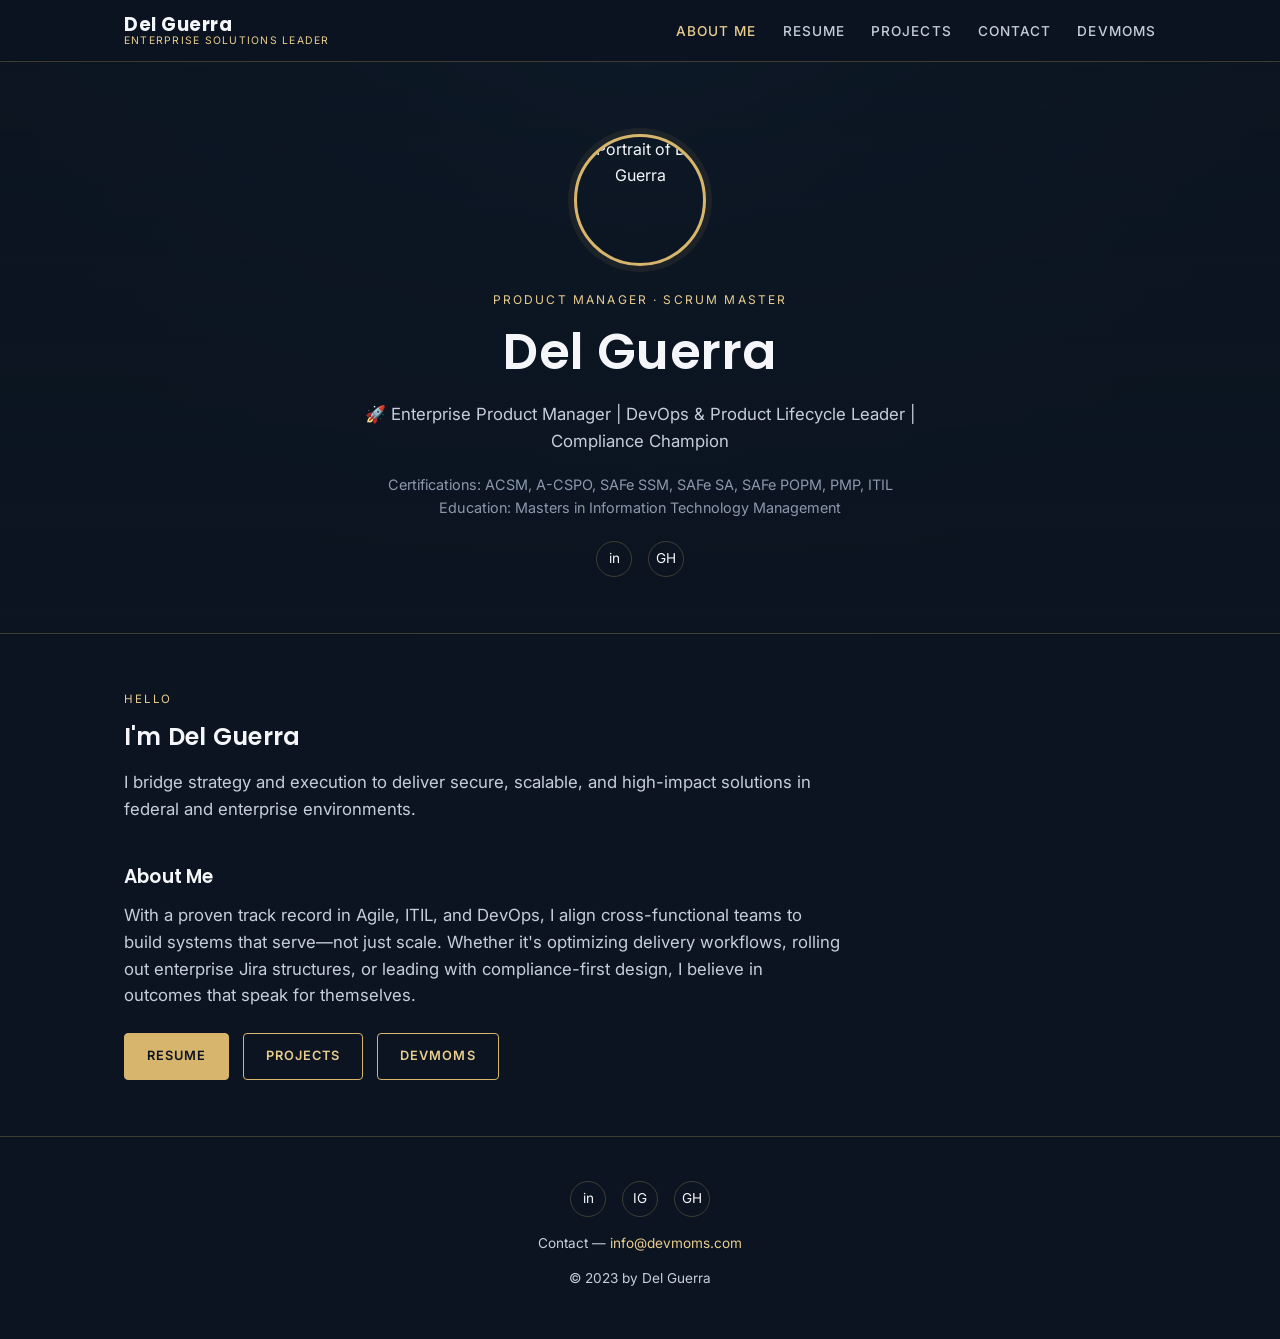
==== index.html @ 17f7a3ed "Initial commit: portfolio site Co-Authored-By: Claude Opus 5 <noreply@anthropic.com> Claude-Session:" ====
<!DOCTYPE html>
<html lang="en">
<head>
<meta charset="UTF-8">
<meta name="viewport" content="width=device-width, initial-scale=1">
<title>Del Guerra | Enterprise Product Delivery Manager</title>
<meta name="description" content="Del Guerra is an Enterprise Product Delivery Manager specializing in Agile coaching, DevOps, and compliance-driven delivery.">
<link rel="preconnect" href="https://fonts.googleapis.com">
<link href="https://fonts.googleapis.com/css2?family=Poppins:wght@500;600;700&family=Inter:wght@400;500;600&display=swap" rel="stylesheet">
<link rel="stylesheet" href="styles.css">
</head>
<body>

<header class="site-header">
  <nav class="nav-inner" aria-label="Primary">
    <div class="brand">
      <span class="brand-name">Del Guerra</span>
      <span class="brand-tag">Enterprise Solutions Leader</span>
    </div>
    <button class="nav-toggle" aria-label="Toggle menu" aria-expanded="false">☰</button>
    <ul class="nav-links">
      <li><a href="index.html" aria-current="page">About Me</a></li>
      <li><a href="resume.html">Resume</a></li>
      <li><a href="projects.html">Projects</a></li>
      <li><a href="contact.html">Contact</a></li>
      <li><a href="https://devmoms.com/" target="_blank" rel="noopener">DevMoms</a></li>
    </ul>
  </nav>
</header>

<main>
  <section class="hero">
    <div class="wrap">
      <img class="hero-photo" src="https://static.wixstatic.com/media/d23edb_02791de13acf4496b1e151e9d851954a~mv2.jpeg" alt="Portrait of Del Guerra">
      <span class="hero-eyebrow">Product Manager · Scrum Master</span>
      <h1>Del Guerra</h1>
      <p class="hero-role">🚀 Enterprise Product Manager | DevOps &amp; Product Lifecycle Leader | Compliance Champion</p>
      <p class="hero-meta">Certifications: ACSM, A-CSPO, SAFe SSM, SAFe SA, SAFe POPM, PMP, ITIL<br>Education: Masters in Information Technology Management</p>
      <div class="social-row">
        <a href="https://www.linkedin.com/in/del-yari-g/" target="_blank" rel="noopener" aria-label="LinkedIn">in</a>
        <a href="https://github.com/deliscool" target="_blank" rel="noopener" aria-label="GitHub">GH</a>
      </div>
    </div>
  </section>

  <section>
    <div class="wrap">
      <span class="eyebrow">Hello</span>
      <h2>I'm Del Guerra</h2>
      <p class="lede">I bridge strategy and execution to deliver secure, scalable, and high-impact solutions in federal and enterprise environments.</p>

      <h3 style="margin-top:40px;">About Me</h3>
      <p class="lede">With a proven track record in Agile, ITIL, and DevOps, I align cross-functional teams to build systems that serve—not just scale. Whether it's optimizing delivery workflows, rolling out enterprise Jira structures, or leading with compliance-first design, I believe in outcomes that speak for themselves.</p>

      <div class="cta-row">
        <a class="btn btn-solid" href="resume.html">Resume</a>
        <a class="btn btn-outline" href="projects.html">Projects</a>
        <a class="btn btn-outline" href="https://devmoms.com/" target="_blank" rel="noopener">DevMoms</a>
      </div>
    </div>
  </section>
</main>

<footer class="site-footer">
  <div class="wrap">
    <div class="social-row">
      <a href="https://www.linkedin.com/in/del-yari-g/" target="_blank" rel="noopener" aria-label="LinkedIn">in</a>
      <a href="https://www.instagram.com/devmoms_devshop/" target="_blank" rel="noopener" aria-label="Instagram">IG</a>
      <a href="https://github.com/deliscool" target="_blank" rel="noopener" aria-label="GitHub">GH</a>
    </div>
    <p class="footer-email">Contact — <a href="mailto:info@devmoms.com">info@devmoms.com</a></p>
    <p>&copy; 2023 by Del Guerra</p>
  </div>
</footer>

<script src="script.js"></script>
</body>
</html>
---- styles.css ----
/* ---------- Tokens ---------- */
:root {
  --navy-950: #0b1420;
  --navy-900: #101c2c;
  --navy-800: #16263a;
  --navy-700: #1e3350;
  --gold-400: #d7b56d;
  --gold-300: #e8cd8f;
  --ink-100: #f4f6f9;
  --ink-300: #c7cedb;
  --ink-500: #8c98ac;
  --line: rgba(215, 181, 109, 0.25);
  --radius: 4px;
  --max-w: 1080px;
  --font-display: 'Poppins', 'Segoe UI', sans-serif;
  --font-body: 'Inter', 'Segoe UI', sans-serif;
}

* { box-sizing: border-box; }

html { scroll-behavior: smooth; }

body {
  margin: 0;
  background: var(--navy-950);
  color: var(--ink-100);
  font-family: var(--font-body);
  line-height: 1.6;
  -webkit-font-smoothing: antialiased;
}

img { max-width: 100%; display: block; }

a { color: var(--gold-300); text-decoration: none; }
a:hover { text-decoration: underline; }
a:focus-visible, button:focus-visible { outline: 2px solid var(--gold-300); outline-offset: 3px; }

.wrap {
  max-width: var(--max-w);
  margin: 0 auto;
  padding: 0 24px;
}

h1, h2, h3, h4, h5, h6 {
  font-family: var(--font-display);
  font-weight: 600;
  letter-spacing: 0.01em;
  margin: 0 0 0.5em;
  color: var(--ink-100);
}

p { margin: 0 0 1em; color: var(--ink-300); }

/* ---------- Header / Nav ---------- */
.site-header {
  position: sticky;
  top: 0;
  z-index: 50;
  background: rgba(11, 20, 32, 0.92);
  backdrop-filter: blur(8px);
  border-bottom: 1px solid var(--line);
}

.nav-inner {
  max-width: var(--max-w);
  margin: 0 auto;
  padding: 14px 24px;
  display: flex;
  align-items: center;
  justify-content: space-between;
  gap: 16px;
}

.brand {
  display: flex;
  flex-direction: column;
  line-height: 1.15;
}

.brand-name {
  font-family: var(--font-display);
  font-size: 1.15rem;
  font-weight: 700;
  color: var(--ink-100);
  letter-spacing: 0.03em;
}

.brand-tag {
  font-size: 0.65rem;
  color: var(--gold-300);
  text-transform: uppercase;
  letter-spacing: 0.12em;
}

.nav-links {
  display: flex;
  align-items: center;
  gap: 26px;
  list-style: none;
  margin: 0;
  padding: 0;
}

.nav-links a {
  color: var(--ink-300);
  font-size: 0.85rem;
  text-transform: uppercase;
  letter-spacing: 0.08em;
  font-weight: 500;
}

.nav-links a:hover,
.nav-links a[aria-current="page"] {
  color: var(--gold-300);
  text-decoration: none;
}

.nav-toggle {
  display: none;
  background: none;
  border: 1px solid var(--line);
  border-radius: var(--radius);
  color: var(--ink-100);
  padding: 8px 10px;
  font-size: 1rem;
  cursor: pointer;
}

@media (max-width: 760px) {
  .nav-toggle { display: inline-flex; }
  .nav-links {
    position: absolute;
    top: 100%;
    left: 0;
    right: 0;
    background: var(--navy-900);
    flex-direction: column;
    align-items: flex-start;
    gap: 0;
    padding: 8px 24px 16px;
    border-bottom: 1px solid var(--line);
    display: none;
  }
  .nav-links.open { display: flex; }
  .nav-links li { width: 100%; padding: 10px 0; border-bottom: 1px solid rgba(255,255,255,0.05); }
}

/* ---------- Hero ---------- */
.hero {
  position: relative;
  padding: 72px 0 56px;
  text-align: center;
  background:
    linear-gradient(180deg, rgba(11,20,32,0.75), rgba(11,20,32,0.96)),
    radial-gradient(ellipse at top, var(--navy-800), var(--navy-950) 70%);
  border-bottom: 1px solid var(--line);
}

.hero-photo {
  width: 132px;
  height: 132px;
  border-radius: 50%;
  object-fit: cover;
  border: 3px solid var(--gold-400);
  margin: 0 auto 20px;
  box-shadow: 0 0 0 6px rgba(215,181,109,0.08);
}

.hero-eyebrow {
  font-size: 0.75rem;
  letter-spacing: 0.18em;
  text-transform: uppercase;
  color: var(--gold-300);
  margin-bottom: 10px;
}

.hero h1 {
  font-size: clamp(2.1rem, 5vw, 3.1rem);
  margin-bottom: 10px;
}

.hero-role {
  color: var(--ink-300);
  font-size: 1.05rem;
  max-width: 640px;
  margin: 0 auto 18px;
}

.hero-meta {
  color: var(--ink-500);
  font-size: 0.9rem;
  max-width: 620px;
  margin: 0 auto 22px;
}

.social-row {
  display: flex;
  justify-content: center;
  gap: 16px;
  margin-top: 8px;
}

.social-row a {
  display: inline-flex;
  align-items: center;
  justify-content: center;
  width: 36px;
  height: 36px;
  border-radius: 50%;
  border: 1px solid var(--line);
  color: var(--ink-100);
  font-size: 0.85rem;
}
.social-row a:hover { border-color: var(--gold-300); color: var(--gold-300); text-decoration: none; }

/* ---------- Sections ---------- */
section { padding: 56px 0; }
.section-alt { background: var(--navy-900); border-top: 1px solid var(--line); border-bottom: 1px solid var(--line); }

.eyebrow {
  font-size: 0.72rem;
  letter-spacing: 0.16em;
  text-transform: uppercase;
  color: var(--gold-300);
  margin-bottom: 10px;
  display: block;
}

.lede {
  font-size: 1.05rem;
  max-width: 720px;
}

.cta-row { display: flex; gap: 14px; flex-wrap: wrap; margin-top: 24px; }

.btn {
  display: inline-block;
  padding: 12px 22px;
  border-radius: var(--radius);
  font-size: 0.8rem;
  letter-spacing: 0.08em;
  text-transform: uppercase;
  font-weight: 600;
  border: 1px solid var(--gold-400);
}

.btn-solid {
  background: var(--gold-400);
  color: var(--navy-950);
}
.btn-solid:hover { background: var(--gold-300); text-decoration: none; }

.btn-outline { color: var(--gold-300); }
.btn-outline:hover { background: rgba(215,181,109,0.08); text-decoration: none; }

/* Approach cards */
.card-grid {
  display: grid;
  grid-template-columns: repeat(auto-fit, minmax(220px, 1fr));
  gap: 20px;
  margin-top: 28px;
}

.approach-card {
  background: var(--navy-800);
  border: 1px solid var(--line);
  border-radius: var(--radius);
  padding: 22px;
}

.approach-card img {
  width: 48px;
  height: 48px;
  border-radius: 50%;
  object-fit: cover;
  margin-bottom: 14px;
}

.approach-card p { color: var(--ink-300); margin: 0; font-size: 0.92rem; }

/* Resume blocks */
.resume-grid {
  display: grid;
  grid-template-columns: repeat(auto-fit, minmax(260px, 1fr));
  gap: 24px;
  margin-top: 8px;
}

.resume-block {
  background: var(--navy-800);
  border: 1px solid var(--line);
  border-radius: var(--radius);
  padding: 24px;
}

.resume-block h3 {
  font-size: 0.95rem;
  text-transform: uppercase;
  letter-spacing: 0.08em;
  color: var(--gold-300);
  margin-bottom: 14px;
}

.resume-block ul { margin: 0; padding-left: 18px; color: var(--ink-300); }
.resume-block ul li { margin-bottom: 8px; font-size: 0.92rem; }

/* Experience timeline */
.job {
  border-left: 2px solid var(--line);
  padding: 4px 0 28px 22px;
  position: relative;
}
.job::before {
  content: "";
  position: absolute;
  left: -6px;
  top: 8px;
  width: 10px;
  height: 10px;
  border-radius: 50%;
  background: var(--gold-400);
}
.job:last-child { padding-bottom: 4px; }

.job-title { font-size: 1.05rem; margin-bottom: 2px; color: var(--ink-100); font-weight: 600; }
.job-meta { font-size: 0.85rem; color: var(--gold-300); margin-bottom: 10px; }
.job ul { margin: 0; padding-left: 18px; color: var(--ink-300); }
.job ul li { margin-bottom: 6px; font-size: 0.93rem; }

/* Awards */
.awards-list { list-style: none; padding: 0; margin: 0; }
.awards-list li {
  padding: 14px 0;
  border-bottom: 1px solid var(--line);
  color: var(--ink-300);
  font-size: 0.94rem;
}
.awards-list li:last-child { border-bottom: none; }

/* Projects */
.project-card {
  background: var(--navy-800);
  border: 1px solid var(--line);
  border-radius: var(--radius);
  padding: 26px;
  margin-bottom: 22px;
  display: grid;
  grid-template-columns: 140px 1fr;
  gap: 22px;
  align-items: start;
}

.project-card img {
  width: 100%;
  aspect-ratio: 4 / 5;
  object-fit: cover;
  border-radius: var(--radius);
  border: 1px solid var(--line);
}

.project-role {
  font-size: 0.78rem;
  text-transform: uppercase;
  letter-spacing: 0.08em;
  color: var(--gold-300);
  margin-bottom: 6px;
}

.project-links { display: flex; gap: 16px; flex-wrap: wrap; margin-top: 10px; }
.project-links a { font-size: 0.85rem; font-weight: 600; }

@media (max-width: 560px) {
  .project-card { grid-template-columns: 88px 1fr; padding: 18px; gap: 16px; }
}

.site-links-list {
  list-style: none;
  padding: 0;
  margin: 0;
  columns: 2;
  column-gap: 32px;
}
.site-links-list li { margin-bottom: 10px; break-inside: avoid; }

@media (max-width: 560px) { .site-links-list { columns: 1; } }

/* Contact form */
.contact-form {
  max-width: 560px;
  margin-top: 24px;
  display: grid;
  gap: 16px;
}

.form-row { display: grid; grid-template-columns: 1fr 1fr; gap: 16px; }
@media (max-width: 560px) { .form-row { grid-template-columns: 1fr; } }

.contact-form label {
  display: block;
  font-size: 0.78rem;
  text-transform: uppercase;
  letter-spacing: 0.08em;
  color: var(--ink-500);
  margin-bottom: 6px;
}

.contact-form input,
.contact-form textarea {
  width: 100%;
  background: var(--navy-800);
  border: 1px solid var(--line);
  border-radius: var(--radius);
  padding: 12px 14px;
  color: var(--ink-100);
  font-family: var(--font-body);
  font-size: 0.95rem;
}

.contact-form input:focus,
.contact-form textarea:focus {
  outline: 2px solid var(--gold-300);
  outline-offset: 1px;
}

.contact-form textarea { min-height: 140px; resize: vertical; }

.direct-contact {
  margin-top: 32px;
  padding-top: 24px;
  border-top: 1px solid var(--line);
  color: var(--ink-300);
}

/* ---------- Footer ---------- */
.site-footer {
  border-top: 1px solid var(--line);
  padding: 36px 0;
  text-align: center;
  color: var(--ink-500);
  font-size: 0.85rem;
}

.site-footer .social-row { margin-bottom: 16px; }

.footer-email a { color: var(--gold-300); }

/* utility */
.visually-hidden {
  position: absolute;
  width: 1px; height: 1px;
  overflow: hidden;
  clip: rect(0 0 0 0);
  white-space: nowrap;
}
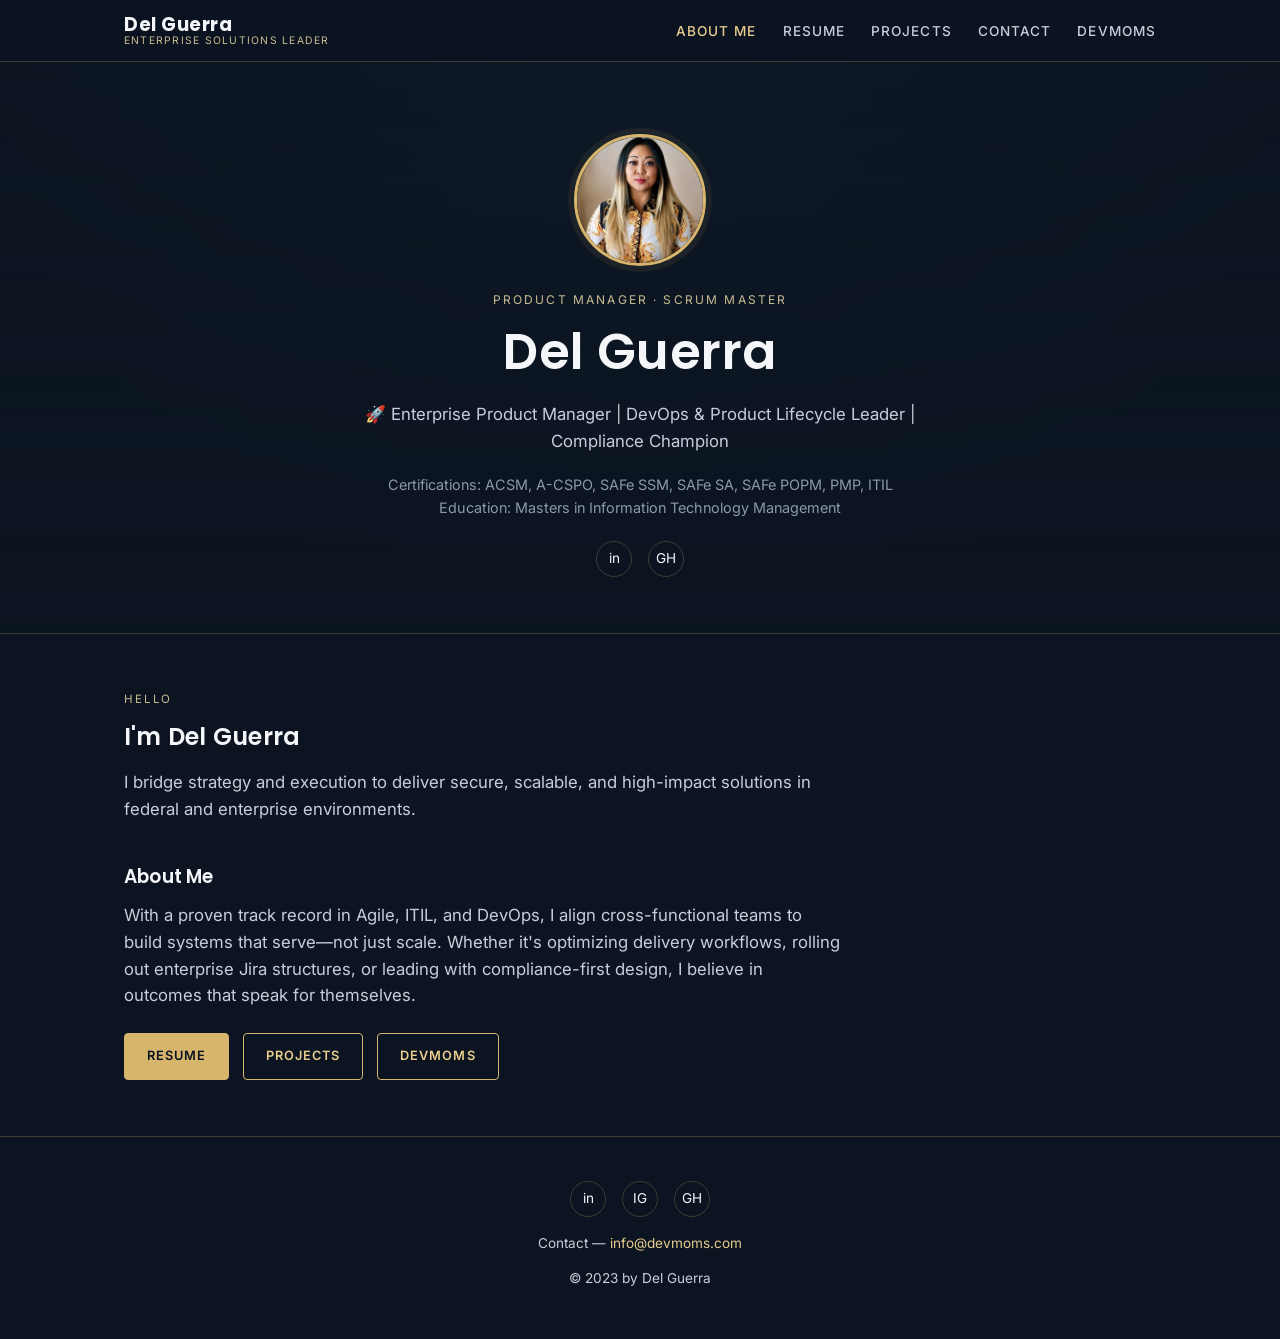
==== commit 9312f847: "Self-host images; drop static.wixstatic.com dependency All 13 images were hotlinked from Wix's CDN a" ====
--- a/index.html
+++ b/index.html
@@ -31,7 +31,7 @@
 <main>
   <section class="hero">
     <div class="wrap">
-      <img class="hero-photo" src="https://static.wixstatic.com/media/d23edb_02791de13acf4496b1e151e9d851954a~mv2.jpeg" alt="Portrait of Del Guerra">
+      <img class="hero-photo" src="assets/del-guerra-portrait-home.jpg" alt="Portrait of Del Guerra">
       <span class="hero-eyebrow">Product Manager · Scrum Master</span>
       <h1>Del Guerra</h1>
       <p class="hero-role">🚀 Enterprise Product Manager | DevOps &amp; Product Lifecycle Leader | Compliance Champion</p>
--- a/styles.css
+++ b/styles.css
@@ -6,6 +6,7 @@
   --navy-700: #1e3350;
   --gold-400: #d7b56d;
   --gold-300: #e8cd8f;
+  --sand-300: #c8bc92; /* carried over from delyariguerra.tech; secondary accent for metadata labels */
   --ink-100: #f4f6f9;
   --ink-300: #c7cedb;
   --ink-500: #8c98ac;
@@ -87,7 +88,7 @@
 
 .brand-tag {
   font-size: 0.65rem;
-  color: var(--gold-300);
+  color: var(--sand-300);
   text-transform: uppercase;
   letter-spacing: 0.12em;
 }
@@ -170,7 +171,7 @@
   font-size: 0.75rem;
   letter-spacing: 0.18em;
   text-transform: uppercase;
-  color: var(--gold-300);
+  color: var(--sand-300);
   margin-bottom: 10px;
 }
 
@@ -221,7 +222,7 @@
   font-size: 0.72rem;
   letter-spacing: 0.16em;
   text-transform: uppercase;
-  color: var(--gold-300);
+  color: var(--sand-300);
   margin-bottom: 10px;
   display: block;
 }
@@ -323,7 +324,7 @@
 .job:last-child { padding-bottom: 4px; }
 
 .job-title { font-size: 1.05rem; margin-bottom: 2px; color: var(--ink-100); font-weight: 600; }
-.job-meta { font-size: 0.85rem; color: var(--gold-300); margin-bottom: 10px; }
+.job-meta { font-size: 0.85rem; color: var(--sand-300); margin-bottom: 10px; }
 .job ul { margin: 0; padding-left: 18px; color: var(--ink-300); }
 .job ul li { margin-bottom: 6px; font-size: 0.93rem; }
 
@@ -362,7 +363,7 @@
   font-size: 0.78rem;
   text-transform: uppercase;
   letter-spacing: 0.08em;
-  color: var(--gold-300);
+  color: var(--sand-300);
   margin-bottom: 6px;
 }
 
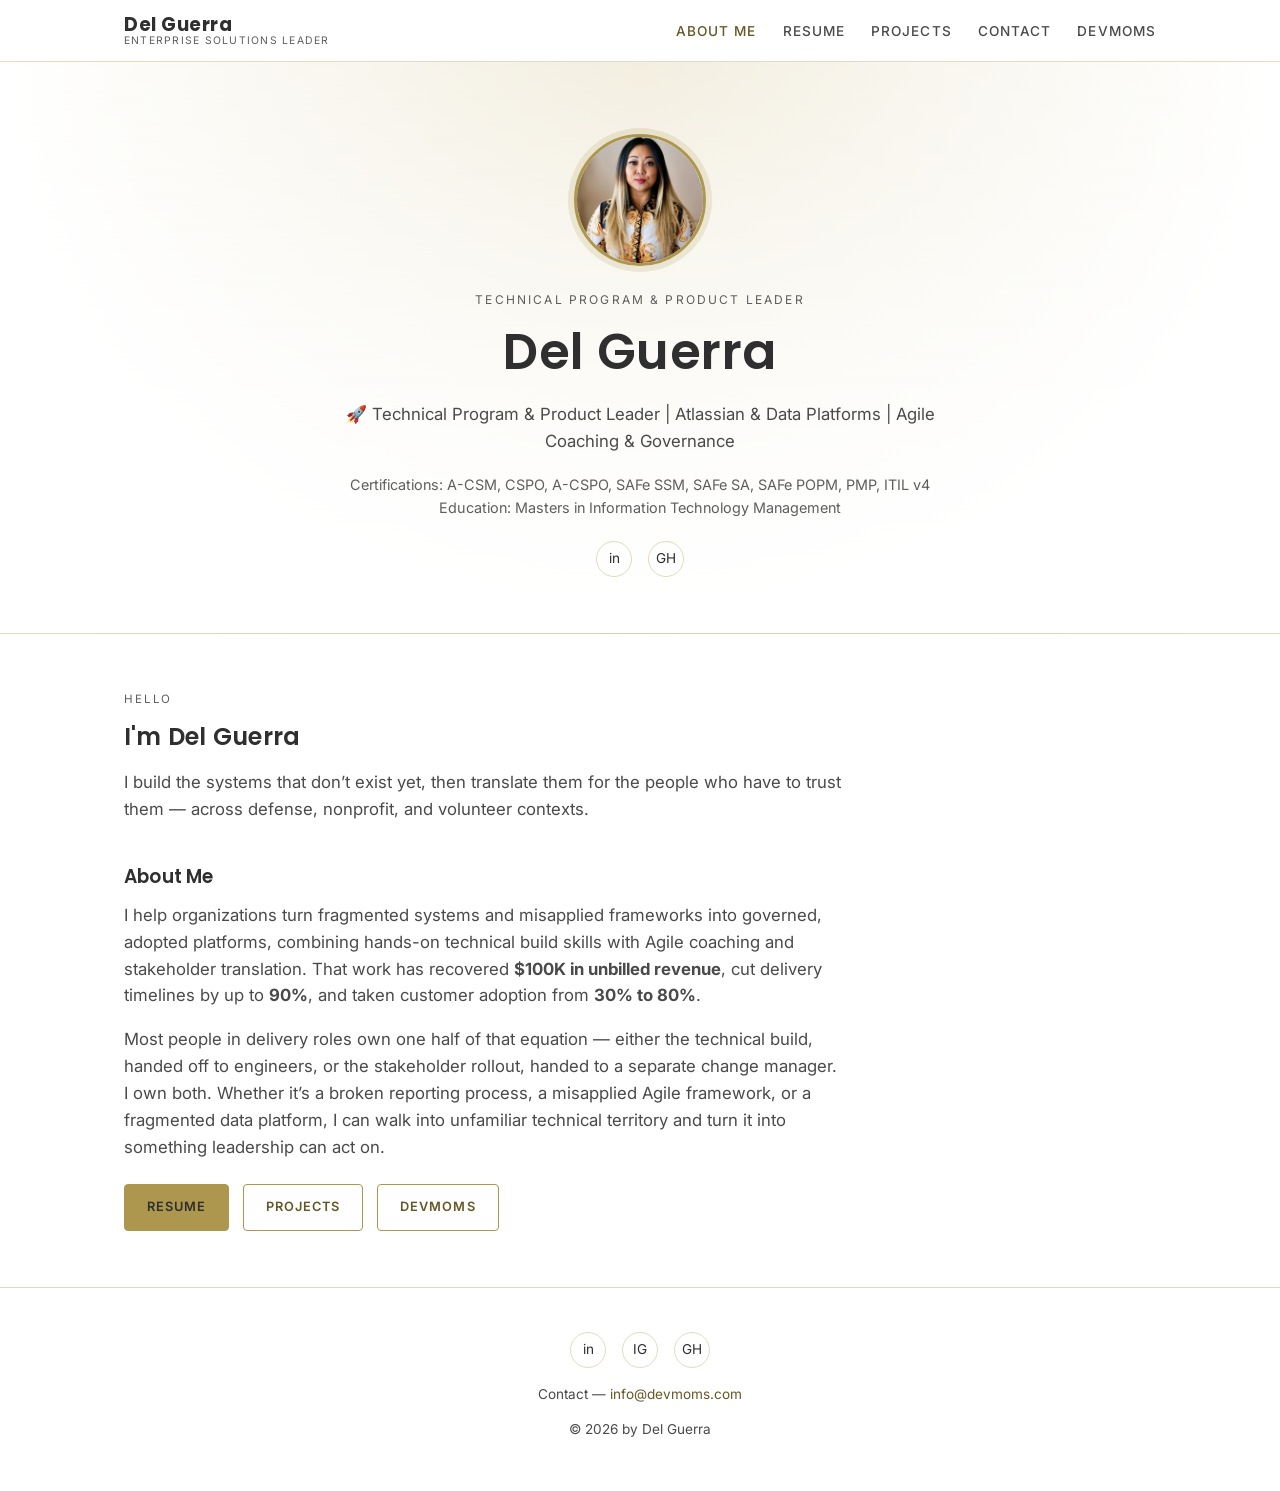
==== commit b4496463: "Update content from the Project Portfolio Tracker Adds the eight projects tracked in the spreadsheet" ====
--- a/index.html
+++ b/index.html
@@ -32,10 +32,10 @@
   <section class="hero">
     <div class="wrap">
       <img class="hero-photo" src="assets/del-guerra-portrait-home.jpg" alt="Portrait of Del Guerra">
-      <span class="hero-eyebrow">Product Manager · Scrum Master</span>
+      <span class="hero-eyebrow">Technical Program &amp; Product Leader</span>
       <h1>Del Guerra</h1>
-      <p class="hero-role">🚀 Enterprise Product Manager | DevOps &amp; Product Lifecycle Leader | Compliance Champion</p>
-      <p class="hero-meta">Certifications: ACSM, A-CSPO, SAFe SSM, SAFe SA, SAFe POPM, PMP, ITIL<br>Education: Masters in Information Technology Management</p>
+      <p class="hero-role">🚀 Technical Program &amp; Product Leader | Atlassian &amp; Data Platforms | Agile Coaching &amp; Governance</p>
+      <p class="hero-meta">Certifications: A-CSM, CSPO, A-CSPO, SAFe SSM, SAFe SA, SAFe POPM, PMP, ITIL v4<br>Education: Masters in Information Technology Management</p>
       <div class="social-row">
         <a href="https://www.linkedin.com/in/del-yari-g/" target="_blank" rel="noopener" aria-label="LinkedIn">in</a>
         <a href="https://github.com/deliscool" target="_blank" rel="noopener" aria-label="GitHub">GH</a>
@@ -47,10 +47,11 @@
     <div class="wrap">
       <span class="eyebrow">Hello</span>
       <h2>I'm Del Guerra</h2>
-      <p class="lede">I bridge strategy and execution to deliver secure, scalable, and high-impact solutions in federal and enterprise environments.</p>
+      <p class="lede">I build the systems that don’t exist yet, then translate them for the people who have to trust them — across defense, nonprofit, and volunteer contexts.</p>
 
       <h3 style="margin-top:40px;">About Me</h3>
-      <p class="lede">With a proven track record in Agile, ITIL, and DevOps, I align cross-functional teams to build systems that serve—not just scale. Whether it's optimizing delivery workflows, rolling out enterprise Jira structures, or leading with compliance-first design, I believe in outcomes that speak for themselves.</p>
+      <p class="lede">I help organizations turn fragmented systems and misapplied frameworks into governed, adopted platforms, combining hands-on technical build skills with Agile coaching and stakeholder translation. That work has recovered <strong>$100K in unbilled revenue</strong>, cut delivery timelines by up to <strong>90%</strong>, and taken customer adoption from <strong>30% to 80%</strong>.</p>
+      <p class="lede">Most people in delivery roles own one half of that equation — either the technical build, handed off to engineers, or the stakeholder rollout, handed to a separate change manager. I own both. Whether it’s a broken reporting process, a misapplied Agile framework, or a fragmented data platform, I can walk into unfamiliar technical territory and turn it into something leadership can act on.</p>
 
       <div class="cta-row">
         <a class="btn btn-solid" href="resume.html">Resume</a>
@@ -69,7 +70,7 @@
       <a href="https://github.com/deliscool" target="_blank" rel="noopener" aria-label="GitHub">GH</a>
     </div>
     <p class="footer-email">Contact — <a href="mailto:info@devmoms.com">info@devmoms.com</a></p>
-    <p>&copy; 2023 by Del Guerra</p>
+    <p>&copy; 2026 by Del Guerra</p>
   </div>
 </footer>
 
--- a/styles.css
+++ b/styles.css
@@ -1,16 +1,19 @@
 /* ---------- Tokens ---------- */
+/* Light palette carried over from delyariguerra.tech: cream, khaki, charcoal.
+   Two golds by role: --khaki fills surfaces, --khaki-deep is the only gold
+   used for text. The original site's #ad974f failed contrast as text
+   (2.87:1 on white), so text gold is darkened to clear WCAG AA. */
 :root {
-  --navy-950: #0b1420;
-  --navy-900: #101c2c;
-  --navy-800: #16263a;
-  --navy-700: #1e3350;
-  --gold-400: #d7b56d;
-  --gold-300: #e8cd8f;
-  --sand-300: #c8bc92; /* carried over from delyariguerra.tech; secondary accent for metadata labels */
-  --ink-100: #f4f6f9;
-  --ink-300: #c7cedb;
-  --ink-500: #8c98ac;
-  --line: rgba(215, 181, 109, 0.25);
+  --bg: #ffffff;
+  --bg-alt: #f2ebd9;
+  --surface: #e4daba;
+  --khaki: #ad974f;
+  --khaki-light: #c8b678;
+  --khaki-deep: #665726;
+  --ink: #2f2f2f;
+  --ink-body: #4a4a4a;
+  --ink-muted: #5e5e5e;
+  --line: rgba(173, 151, 79, 0.35);
   --radius: 4px;
   --max-w: 1080px;
   --font-display: 'Poppins', 'Segoe UI', sans-serif;
@@ -23,8 +26,8 @@
 
 body {
   margin: 0;
-  background: var(--navy-950);
-  color: var(--ink-100);
+  background: var(--bg);
+  color: var(--ink);
   font-family: var(--font-body);
   line-height: 1.6;
   -webkit-font-smoothing: antialiased;
@@ -32,9 +35,9 @@
 
 img { max-width: 100%; display: block; }
 
-a { color: var(--gold-300); text-decoration: none; }
+a { color: var(--khaki-deep); text-decoration: none; }
 a:hover { text-decoration: underline; }
-a:focus-visible, button:focus-visible { outline: 2px solid var(--gold-300); outline-offset: 3px; }
+a:focus-visible, button:focus-visible { outline: 2px solid var(--khaki-deep); outline-offset: 3px; }
 
 .wrap {
   max-width: var(--max-w);
@@ -47,17 +50,17 @@
   font-weight: 600;
   letter-spacing: 0.01em;
   margin: 0 0 0.5em;
-  color: var(--ink-100);
-}
-
-p { margin: 0 0 1em; color: var(--ink-300); }
+  color: var(--ink);
+}
+
+p { margin: 0 0 1em; color: var(--ink-body); }
 
 /* ---------- Header / Nav ---------- */
 .site-header {
   position: sticky;
   top: 0;
   z-index: 50;
-  background: rgba(11, 20, 32, 0.92);
+  background: rgba(255, 255, 255, 0.92);
   backdrop-filter: blur(8px);
   border-bottom: 1px solid var(--line);
 }
@@ -82,13 +85,13 @@
   font-family: var(--font-display);
   font-size: 1.15rem;
   font-weight: 700;
-  color: var(--ink-100);
+  color: var(--ink);
   letter-spacing: 0.03em;
 }
 
 .brand-tag {
   font-size: 0.65rem;
-  color: var(--sand-300);
+  color: var(--ink-muted);
   text-transform: uppercase;
   letter-spacing: 0.12em;
 }
@@ -103,7 +106,7 @@
 }
 
 .nav-links a {
-  color: var(--ink-300);
+  color: var(--ink-body);
   font-size: 0.85rem;
   text-transform: uppercase;
   letter-spacing: 0.08em;
@@ -112,7 +115,7 @@
 
 .nav-links a:hover,
 .nav-links a[aria-current="page"] {
-  color: var(--gold-300);
+  color: var(--khaki-deep);
   text-decoration: none;
 }
 
@@ -121,7 +124,7 @@
   background: none;
   border: 1px solid var(--line);
   border-radius: var(--radius);
-  color: var(--ink-100);
+  color: var(--ink);
   padding: 8px 10px;
   font-size: 1rem;
   cursor: pointer;
@@ -134,7 +137,7 @@
     top: 100%;
     left: 0;
     right: 0;
-    background: var(--navy-900);
+    background: var(--bg-alt);
     flex-direction: column;
     align-items: flex-start;
     gap: 0;
@@ -143,7 +146,7 @@
     display: none;
   }
   .nav-links.open { display: flex; }
-  .nav-links li { width: 100%; padding: 10px 0; border-bottom: 1px solid rgba(255,255,255,0.05); }
+  .nav-links li { width: 100%; padding: 10px 0; border-bottom: 1px solid rgba(47,47,47,0.08); }
 }
 
 /* ---------- Hero ---------- */
@@ -152,8 +155,8 @@
   padding: 72px 0 56px;
   text-align: center;
   background:
-    linear-gradient(180deg, rgba(11,20,32,0.75), rgba(11,20,32,0.96)),
-    radial-gradient(ellipse at top, var(--navy-800), var(--navy-950) 70%);
+    linear-gradient(180deg, rgba(255,255,255,0.55), rgba(255,255,255,0.9)),
+    radial-gradient(ellipse at top, var(--surface), var(--bg) 70%);
   border-bottom: 1px solid var(--line);
 }
 
@@ -162,16 +165,16 @@
   height: 132px;
   border-radius: 50%;
   object-fit: cover;
-  border: 3px solid var(--gold-400);
+  border: 3px solid var(--khaki);
   margin: 0 auto 20px;
-  box-shadow: 0 0 0 6px rgba(215,181,109,0.08);
+  box-shadow: 0 0 0 6px rgba(173,151,79,0.18);
 }
 
 .hero-eyebrow {
   font-size: 0.75rem;
   letter-spacing: 0.18em;
   text-transform: uppercase;
-  color: var(--sand-300);
+  color: var(--ink-muted);
   margin-bottom: 10px;
 }
 
@@ -181,14 +184,14 @@
 }
 
 .hero-role {
-  color: var(--ink-300);
+  color: var(--ink-body);
   font-size: 1.05rem;
   max-width: 640px;
   margin: 0 auto 18px;
 }
 
 .hero-meta {
-  color: var(--ink-500);
+  color: var(--ink-muted);
   font-size: 0.9rem;
   max-width: 620px;
   margin: 0 auto 22px;
@@ -209,20 +212,20 @@
   height: 36px;
   border-radius: 50%;
   border: 1px solid var(--line);
-  color: var(--ink-100);
+  color: var(--ink);
   font-size: 0.85rem;
 }
-.social-row a:hover { border-color: var(--gold-300); color: var(--gold-300); text-decoration: none; }
+.social-row a:hover { border-color: var(--khaki-deep); color: var(--khaki-deep); text-decoration: none; }
 
 /* ---------- Sections ---------- */
 section { padding: 56px 0; }
-.section-alt { background: var(--navy-900); border-top: 1px solid var(--line); border-bottom: 1px solid var(--line); }
+.section-alt { background: var(--bg-alt); border-top: 1px solid var(--line); border-bottom: 1px solid var(--line); }
 
 .eyebrow {
   font-size: 0.72rem;
   letter-spacing: 0.16em;
   text-transform: uppercase;
-  color: var(--sand-300);
+  color: var(--ink-muted);
   margin-bottom: 10px;
   display: block;
 }
@@ -242,17 +245,17 @@
   letter-spacing: 0.08em;
   text-transform: uppercase;
   font-weight: 600;
-  border: 1px solid var(--gold-400);
+  border: 1px solid var(--khaki);
 }
 
 .btn-solid {
-  background: var(--gold-400);
-  color: var(--navy-950);
-}
-.btn-solid:hover { background: var(--gold-300); text-decoration: none; }
-
-.btn-outline { color: var(--gold-300); }
-.btn-outline:hover { background: rgba(215,181,109,0.08); text-decoration: none; }
+  background: var(--khaki);
+  color: var(--ink);
+}
+.btn-solid:hover { background: var(--khaki-light); text-decoration: none; }
+
+.btn-outline { color: var(--khaki-deep); }
+.btn-outline:hover { background: rgba(173,151,79,0.14); text-decoration: none; }
 
 /* Approach cards */
 .card-grid {
@@ -263,7 +266,7 @@
 }
 
 .approach-card {
-  background: var(--navy-800);
+  background: var(--surface);
   border: 1px solid var(--line);
   border-radius: var(--radius);
   padding: 22px;
@@ -277,7 +280,7 @@
   margin-bottom: 14px;
 }
 
-.approach-card p { color: var(--ink-300); margin: 0; font-size: 0.92rem; }
+.approach-card p { color: var(--ink-body); margin: 0; font-size: 0.92rem; }
 
 /* Resume blocks */
 .resume-grid {
@@ -288,7 +291,7 @@
 }
 
 .resume-block {
-  background: var(--navy-800);
+  background: var(--surface);
   border: 1px solid var(--line);
   border-radius: var(--radius);
   padding: 24px;
@@ -298,11 +301,11 @@
   font-size: 0.95rem;
   text-transform: uppercase;
   letter-spacing: 0.08em;
-  color: var(--gold-300);
+  color: var(--khaki-deep);
   margin-bottom: 14px;
 }
 
-.resume-block ul { margin: 0; padding-left: 18px; color: var(--ink-300); }
+.resume-block ul { margin: 0; padding-left: 18px; color: var(--ink-body); }
 .resume-block ul li { margin-bottom: 8px; font-size: 0.92rem; }
 
 /* Experience timeline */
@@ -319,13 +322,13 @@
   width: 10px;
   height: 10px;
   border-radius: 50%;
-  background: var(--gold-400);
+  background: var(--khaki);
 }
 .job:last-child { padding-bottom: 4px; }
 
-.job-title { font-size: 1.05rem; margin-bottom: 2px; color: var(--ink-100); font-weight: 600; }
-.job-meta { font-size: 0.85rem; color: var(--sand-300); margin-bottom: 10px; }
-.job ul { margin: 0; padding-left: 18px; color: var(--ink-300); }
+.job-title { font-size: 1.05rem; margin-bottom: 2px; color: var(--ink); font-weight: 600; }
+.job-meta { font-size: 0.85rem; color: var(--ink-muted); margin-bottom: 10px; }
+.job ul { margin: 0; padding-left: 18px; color: var(--ink-body); }
 .job ul li { margin-bottom: 6px; font-size: 0.93rem; }
 
 /* Awards */
@@ -333,14 +336,14 @@
 .awards-list li {
   padding: 14px 0;
   border-bottom: 1px solid var(--line);
-  color: var(--ink-300);
+  color: var(--ink-body);
   font-size: 0.94rem;
 }
 .awards-list li:last-child { border-bottom: none; }
 
 /* Projects */
 .project-card {
-  background: var(--navy-800);
+  background: var(--surface);
   border: 1px solid var(--line);
   border-radius: var(--radius);
   padding: 26px;
@@ -363,7 +366,7 @@
   font-size: 0.78rem;
   text-transform: uppercase;
   letter-spacing: 0.08em;
-  color: var(--sand-300);
+  color: var(--ink-muted);
   margin-bottom: 6px;
 }
 
@@ -401,25 +404,25 @@
   font-size: 0.78rem;
   text-transform: uppercase;
   letter-spacing: 0.08em;
-  color: var(--ink-500);
+  color: var(--ink-muted);
   margin-bottom: 6px;
 }
 
 .contact-form input,
 .contact-form textarea {
   width: 100%;
-  background: var(--navy-800);
+  background: var(--surface);
   border: 1px solid var(--line);
   border-radius: var(--radius);
   padding: 12px 14px;
-  color: var(--ink-100);
+  color: var(--ink);
   font-family: var(--font-body);
   font-size: 0.95rem;
 }
 
 .contact-form input:focus,
 .contact-form textarea:focus {
-  outline: 2px solid var(--gold-300);
+  outline: 2px solid var(--khaki-deep);
   outline-offset: 1px;
 }
 
@@ -429,7 +432,7 @@
   margin-top: 32px;
   padding-top: 24px;
   border-top: 1px solid var(--line);
-  color: var(--ink-300);
+  color: var(--ink-body);
 }
 
 /* ---------- Footer ---------- */
@@ -437,13 +440,13 @@
   border-top: 1px solid var(--line);
   padding: 36px 0;
   text-align: center;
-  color: var(--ink-500);
+  color: var(--ink-muted);
   font-size: 0.85rem;
 }
 
 .site-footer .social-row { margin-bottom: 16px; }
 
-.footer-email a { color: var(--gold-300); }
+.footer-email a { color: var(--khaki-deep); }
 
 /* utility */
 .visually-hidden {
@@ -453,3 +456,9 @@
   clip: rect(0 0 0 0);
   white-space: nowrap;
 }
+
+/* Text-only project cards (no thumbnail) */
+.project-card--text { grid-template-columns: 1fr; }
+@media (max-width: 560px) {
+  .project-card--text { grid-template-columns: 1fr; }
+}
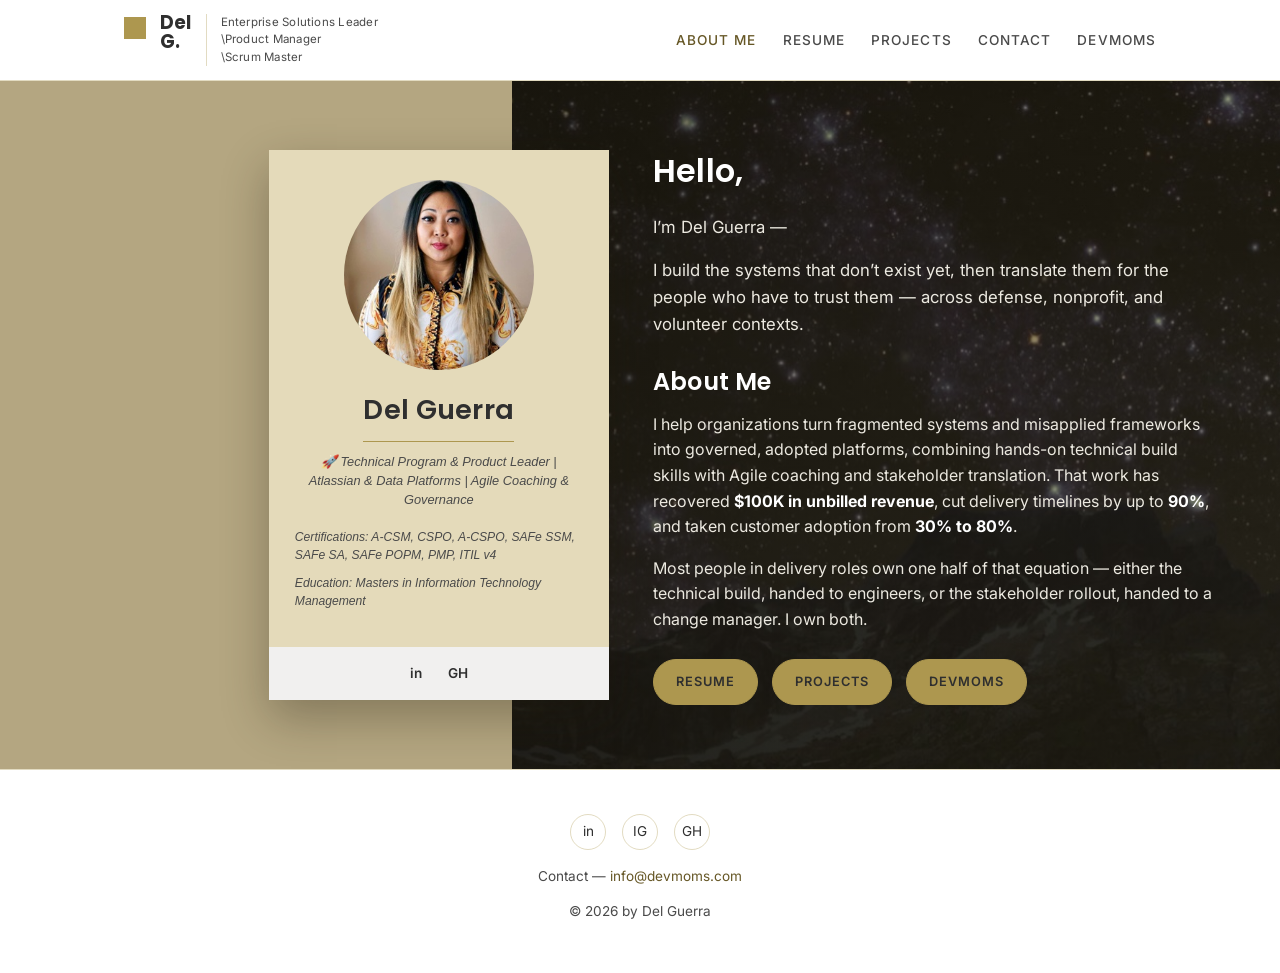
==== commit 2e4f26c5: "Rebuild the landing page as the split-screen layout Replaces the centred single-column hero with the" ====
--- a/index.html
+++ b/index.html
@@ -13,10 +13,11 @@
 
 <header class="site-header">
   <nav class="nav-inner" aria-label="Primary">
-    <div class="brand">
-      <span class="brand-name">Del Guerra</span>
-      <span class="brand-tag">Enterprise Solutions Leader</span>
-    </div>
+    <a class="brand" href="index.html" aria-label="Del Guerra, home">
+      <span class="brand-mark" aria-hidden="true"></span>
+      <span class="brand-stack"><span>Del</span><span>G.</span></span>
+      <span class="brand-tag">Enterprise Solutions Leader<br>\Product Manager<br>\Scrum Master</span>
+    </a>
     <button class="nav-toggle" aria-label="Toggle menu" aria-expanded="false">☰</button>
     <ul class="nav-links">
       <li><a href="index.html" aria-current="page">About Me</a></li>
@@ -29,37 +30,43 @@
 </header>
 
 <main>
-  <section class="hero">
-    <div class="wrap">
-      <img class="hero-photo" src="assets/del-guerra-portrait-home.jpg" alt="Portrait of Del Guerra">
-      <span class="hero-eyebrow">Technical Program &amp; Product Leader</span>
-      <h1>Del Guerra</h1>
-      <p class="hero-role">🚀 Technical Program &amp; Product Leader | Atlassian &amp; Data Platforms | Agile Coaching &amp; Governance</p>
-      <p class="hero-meta">Certifications: A-CSM, CSPO, A-CSPO, SAFe SSM, SAFe SA, SAFe POPM, PMP, ITIL v4<br>Education: Masters in Information Technology Management</p>
-      <div class="social-row">
-        <a href="https://www.linkedin.com/in/del-yari-g/" target="_blank" rel="noopener" aria-label="LinkedIn">in</a>
-        <a href="https://github.com/deliscool" target="_blank" rel="noopener" aria-label="GitHub">GH</a>
+  <section class="split-hero">
+    <div class="split-hero__panel" aria-hidden="true"></div>
+    <div class="split-hero__photo" aria-hidden="true"></div>
+
+    <div class="split-hero__inner">
+      <article class="id-card">
+        <div class="id-card__body">
+          <img src="assets/del-guerra-portrait-home.jpg" alt="Portrait of Del Guerra">
+          <h1>Del Guerra</h1>
+          <p class="id-card__role">&#128640; Technical Program &amp; Product Leader | Atlassian &amp; Data Platforms | Agile Coaching &amp; Governance</p>
+          <p class="id-card__meta">Certifications: A-CSM, CSPO, A-CSPO, SAFe SSM, SAFe SA, SAFe POPM, PMP, ITIL v4</p>
+          <p class="id-card__meta">Education: Masters in Information Technology Management</p>
+        </div>
+        <div class="id-card__social">
+          <a href="https://www.linkedin.com/in/del-yari-g/" target="_blank" rel="noopener" aria-label="LinkedIn">in</a>
+          <a href="https://github.com/deliscool" target="_blank" rel="noopener" aria-label="GitHub">GH</a>
+        </div>
+      </article>
+
+      <div class="split-hero__copy">
+        <h2 class="split-hero__hello">Hello,</h2>
+        <p class="split-hero__lede">I&#8217;m Del Guerra &mdash;</p>
+        <p class="split-hero__lede">I build the systems that don&#8217;t exist yet, then translate them for the people who have to trust them &mdash; across defense, nonprofit, and volunteer contexts.</p>
+
+        <h3>About Me</h3>
+        <p>I help organizations turn fragmented systems and misapplied frameworks into governed, adopted platforms, combining hands-on technical build skills with Agile coaching and stakeholder translation. That work has recovered <strong>$100K in unbilled revenue</strong>, cut delivery timelines by up to <strong>90%</strong>, and taken customer adoption from <strong>30% to 80%</strong>.</p>
+        <p>Most people in delivery roles own one half of that equation &mdash; either the technical build, handed to engineers, or the stakeholder rollout, handed to a change manager. I own both.</p>
+
+        <div class="cta-row">
+          <a class="btn btn-solid btn-pill" href="resume.html">Resume</a>
+          <a class="btn btn-solid btn-pill" href="projects.html">Projects</a>
+          <a class="btn btn-solid btn-pill" href="https://devmoms.com/" target="_blank" rel="noopener">DevMoms</a>
+        </div>
       </div>
     </div>
   </section>
 
-  <section>
-    <div class="wrap">
-      <span class="eyebrow">Hello</span>
-      <h2>I'm Del Guerra</h2>
-      <p class="lede">I build the systems that don’t exist yet, then translate them for the people who have to trust them — across defense, nonprofit, and volunteer contexts.</p>
-
-      <h3 style="margin-top:40px;">About Me</h3>
-      <p class="lede">I help organizations turn fragmented systems and misapplied frameworks into governed, adopted platforms, combining hands-on technical build skills with Agile coaching and stakeholder translation. That work has recovered <strong>$100K in unbilled revenue</strong>, cut delivery timelines by up to <strong>90%</strong>, and taken customer adoption from <strong>30% to 80%</strong>.</p>
-      <p class="lede">Most people in delivery roles own one half of that equation — either the technical build, handed off to engineers, or the stakeholder rollout, handed to a separate change manager. I own both. Whether it’s a broken reporting process, a misapplied Agile framework, or a fragmented data platform, I can walk into unfamiliar technical territory and turn it into something leadership can act on.</p>
-
-      <div class="cta-row">
-        <a class="btn btn-solid" href="resume.html">Resume</a>
-        <a class="btn btn-outline" href="projects.html">Projects</a>
-        <a class="btn btn-outline" href="https://devmoms.com/" target="_blank" rel="noopener">DevMoms</a>
-      </div>
-    </div>
-  </section>
 </main>
 
 <footer class="site-footer">
--- a/styles.css
+++ b/styles.css
@@ -457,8 +457,147 @@
   white-space: nowrap;
 }
 
-/* Text-only project cards (no thumbnail) */
-.project-card--text { grid-template-columns: 1fr; }
-@media (max-width: 560px) {
-  .project-card--text { grid-template-columns: 1fr; }
-}
+/* Strategy diagram in the projects hero */
+.strategy-figure {
+  max-width: 860px;
+  margin: 30px auto 4px;
+  padding: 14px;
+  background: var(--bg);
+  border: 1px solid var(--line);
+  border-radius: var(--radius);
+}
+.strategy-figure img { width: 100%; height: auto; border-radius: 2px; }
+.strategy-figure figcaption {
+  margin-top: 12px;
+  font-size: 0.75rem;
+  letter-spacing: 0.06em;
+  text-transform: uppercase;
+  color: var(--ink-muted);
+}
+
+/* ---------- Stacked logo mark ---------- */
+.brand { flex-direction: row; align-items: flex-start; gap: 14px; text-decoration: none; }
+.brand:hover { text-decoration: none; }
+.brand-mark {
+  width: 22px; height: 22px;
+  background: var(--khaki);
+  flex: none;
+  margin-top: 3px;
+}
+.brand-stack {
+  display: flex; flex-direction: column;
+  font-family: var(--font-display);
+  font-size: 1.15rem; font-weight: 700; line-height: 1.02;
+  color: var(--ink); letter-spacing: 0.01em;
+}
+.brand .brand-tag {
+  align-self: center;
+  padding-left: 14px;
+  border-left: 1px solid var(--line);
+  font-size: 0.72rem;
+  line-height: 1.5;
+  letter-spacing: 0.02em;
+  text-transform: none;
+  color: var(--ink-body);
+}
+
+/* ---------- Split-screen hero ---------- */
+.split-hero { position: relative; padding: 0; }
+.split-hero__panel,
+.split-hero__photo { position: absolute; top: 0; bottom: 0; }
+.split-hero__panel { left: 0; width: 40%; background: #b4a681; }
+.split-hero__photo {
+  left: 40%; right: 0;
+  background: #1c1a14 url("assets/hero-starfield.jpg") center/cover no-repeat;
+}
+/* scrim: the starfield has bright patches, so guarantee a floor for white text */
+.split-hero__photo::after {
+  content: "";
+  position: absolute; inset: 0;
+  background: linear-gradient(90deg, rgba(20,18,12,0.62) 0%, rgba(20,18,12,0.46) 55%, rgba(20,18,12,0.40) 100%);
+}
+
+/* Full-bleed so the 40% seam and the grid share one coordinate system,
+   letting the card straddle the boundary the way the original does. */
+.split-hero__inner {
+  position: relative;
+  padding: 64px 5vw;
+  display: grid;
+  grid-template-columns: 40% 1fr;
+  gap: 0;
+  align-items: center;
+}
+
+/* Portrait card straddling the seam */
+.id-card {
+  background: var(--surface);
+  box-shadow: 0 18px 44px rgba(31, 26, 12, 0.32);
+  width: 340px;
+  max-width: 100%;
+  justify-self: end;
+  margin-right: -84px;   /* pushes the card across the seam */
+  z-index: 1;
+}
+.id-card__body { padding: 30px 26px 26px; text-align: center; }
+.id-card__body img {
+  width: 190px; height: 190px;
+  border-radius: 50%;
+  object-fit: cover;
+  margin: 0 auto 18px;
+}
+.id-card h1 {
+  font-size: 1.7rem;
+  margin: 0 0 10px;
+  padding-bottom: 10px;
+  border-bottom: 1px solid var(--khaki);
+  display: inline-block;
+}
+.id-card__role {
+  font-size: 0.8rem; font-style: italic; line-height: 1.5;
+  color: var(--ink-body); margin: 0 0 18px;
+}
+.id-card__meta {
+  font-size: 0.76rem; font-style: italic; line-height: 1.5;
+  color: var(--ink-body); margin: 0 0 10px; text-align: left;
+}
+.id-card__social {
+  display: flex; justify-content: center; gap: 26px;
+  padding: 16px;
+  background: #f1f0ef;
+  font-size: 0.85rem; font-weight: 600;
+}
+.id-card__social a { color: var(--ink); }
+
+/* Copy over the photo */
+.split-hero__copy { color: #ffffff; padding-left: 128px; }
+.split-hero__hello {
+  font-size: 2rem; color: #ffffff; margin: 0 0 18px;
+}
+.split-hero__copy h3 {
+  font-size: 1.5rem; color: #ffffff; margin: 26px 0 10px;
+}
+.split-hero__lede { font-size: 1.05rem; color: #f4f2ec; margin: 0 0 16px; }
+.split-hero__copy p { color: #ece9e0; }
+.split-hero__copy strong { color: #ffffff; }
+.split-hero__copy .cta-row { margin-top: 26px; }
+
+.btn-pill { border-radius: 999px; }
+
+@media (max-width: 900px) {
+  .split-hero__panel { width: 100%; }
+  .split-hero__photo { display: none; }
+  .split-hero__inner { grid-template-columns: 1fr; gap: 30px; padding: 40px 24px; }
+  .split-hero__copy { color: var(--ink); }
+  .split-hero__hello,
+  .split-hero__copy h3 { color: var(--ink); }
+  .split-hero__lede { color: var(--ink-body); }
+  .split-hero__copy p { color: var(--ink-body); }
+  .split-hero__copy strong { color: var(--ink); }
+  .id-card { max-width: 340px; margin: 0 auto; justify-self: center; margin-right: auto; }
+  .split-hero__copy { padding-left: 0; }
+  .split-hero__photo::after { display: none; }
+}
+
+@media (max-width: 760px) {
+  .brand .brand-tag { display: none; }
+}
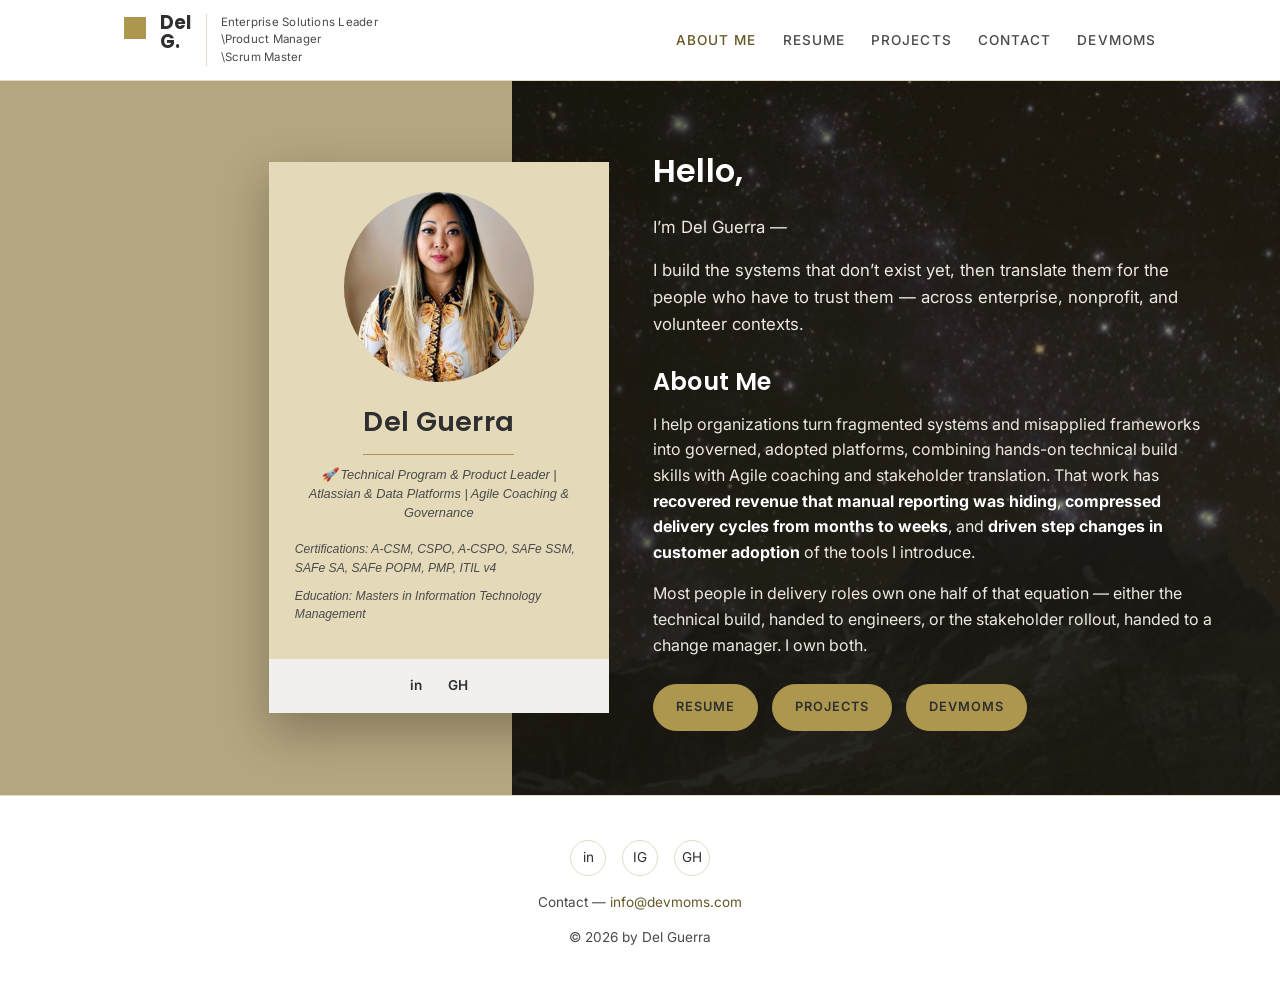
==== commit 1e80ac29: "Genericize client-attributable specifics for public publication Site is public and the author holds " ====
--- a/index.html
+++ b/index.html
@@ -52,10 +52,10 @@
       <div class="split-hero__copy">
         <h2 class="split-hero__hello">Hello,</h2>
         <p class="split-hero__lede">I&#8217;m Del Guerra &mdash;</p>
-        <p class="split-hero__lede">I build the systems that don&#8217;t exist yet, then translate them for the people who have to trust them &mdash; across defense, nonprofit, and volunteer contexts.</p>
+        <p class="split-hero__lede">I build the systems that don&#8217;t exist yet, then translate them for the people who have to trust them &mdash; across enterprise, nonprofit, and volunteer contexts.</p>
 
         <h3>About Me</h3>
-        <p>I help organizations turn fragmented systems and misapplied frameworks into governed, adopted platforms, combining hands-on technical build skills with Agile coaching and stakeholder translation. That work has recovered <strong>$100K in unbilled revenue</strong>, cut delivery timelines by up to <strong>90%</strong>, and taken customer adoption from <strong>30% to 80%</strong>.</p>
+        <p>I help organizations turn fragmented systems and misapplied frameworks into governed, adopted platforms, combining hands-on technical build skills with Agile coaching and stakeholder translation. That work has <strong>recovered revenue that manual reporting was hiding</strong>, <strong>compressed delivery cycles from months to weeks</strong>, and <strong>driven step changes in customer adoption</strong> of the tools I introduce.</p>
         <p>Most people in delivery roles own one half of that equation &mdash; either the technical build, handed to engineers, or the stakeholder rollout, handed to a change manager. I own both.</p>
 
         <div class="cta-row">
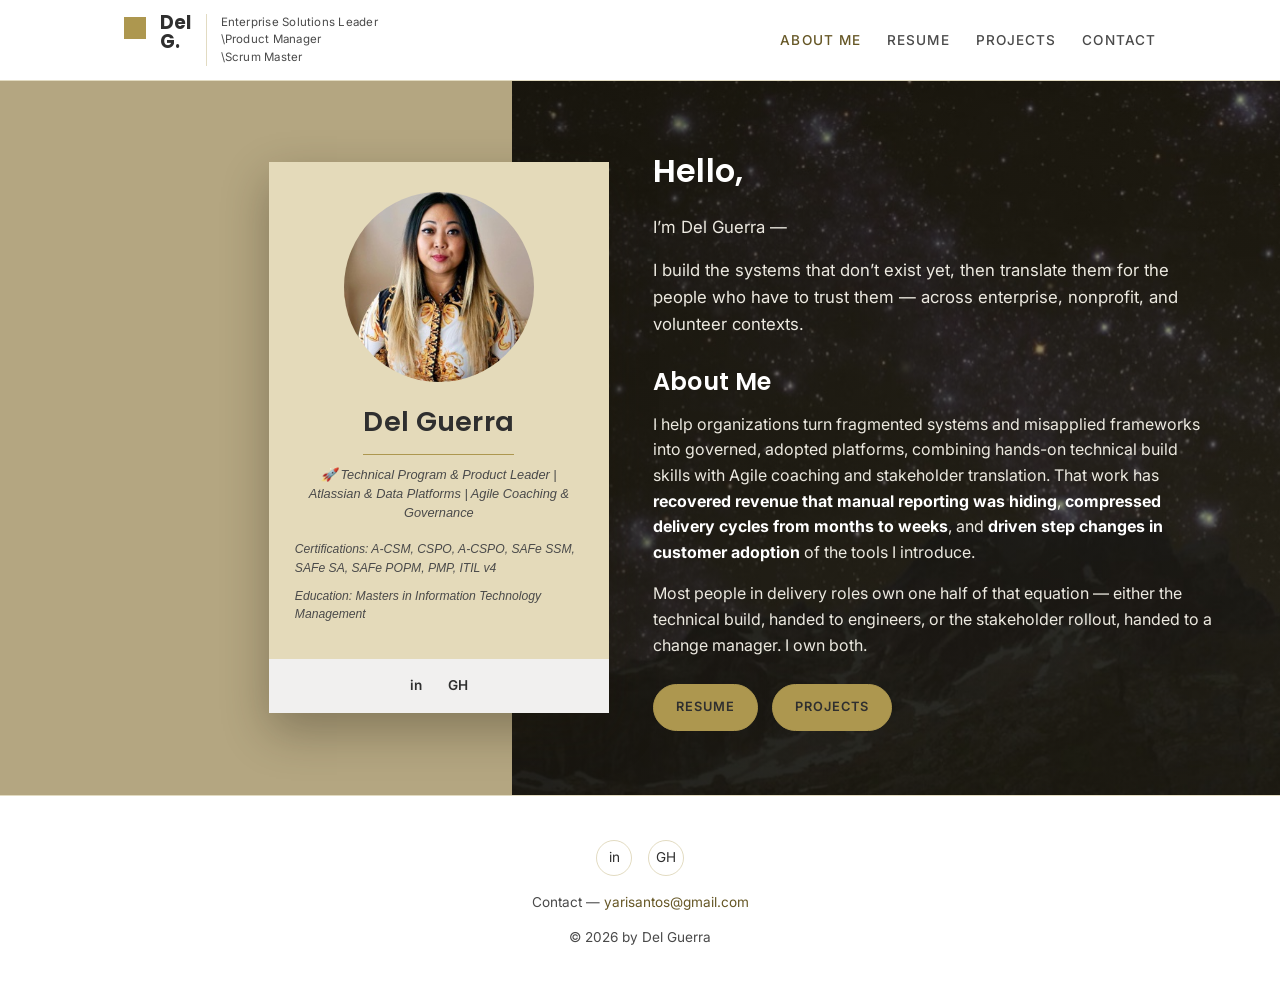
==== commit c1df0fbe: "Remove DevMoms nav/CTA buttons and switch contact email off devmoms.com Drops the DevMoms nav link a" ====
--- a/index.html
+++ b/index.html
@@ -24,7 +24,6 @@
       <li><a href="resume.html">Resume</a></li>
       <li><a href="projects.html">Projects</a></li>
       <li><a href="contact.html">Contact</a></li>
-      <li><a href="https://devmoms.com/" target="_blank" rel="noopener">DevMoms</a></li>
     </ul>
   </nav>
 </header>
@@ -61,7 +60,6 @@
         <div class="cta-row">
           <a class="btn btn-solid btn-pill" href="resume.html">Resume</a>
           <a class="btn btn-solid btn-pill" href="projects.html">Projects</a>
-          <a class="btn btn-solid btn-pill" href="https://devmoms.com/" target="_blank" rel="noopener">DevMoms</a>
         </div>
       </div>
     </div>
@@ -73,10 +71,9 @@
   <div class="wrap">
     <div class="social-row">
       <a href="https://www.linkedin.com/in/del-yari-g/" target="_blank" rel="noopener" aria-label="LinkedIn">in</a>
-      <a href="https://www.instagram.com/devmoms_devshop/" target="_blank" rel="noopener" aria-label="Instagram">IG</a>
       <a href="https://github.com/deliscool" target="_blank" rel="noopener" aria-label="GitHub">GH</a>
     </div>
-    <p class="footer-email">Contact — <a href="mailto:info@devmoms.com">info@devmoms.com</a></p>
+    <p class="footer-email">Contact — <a href="mailto:yarisantos@gmail.com">yarisantos@gmail.com</a></p>
     <p>&copy; 2026 by Del Guerra</p>
   </div>
 </footer>
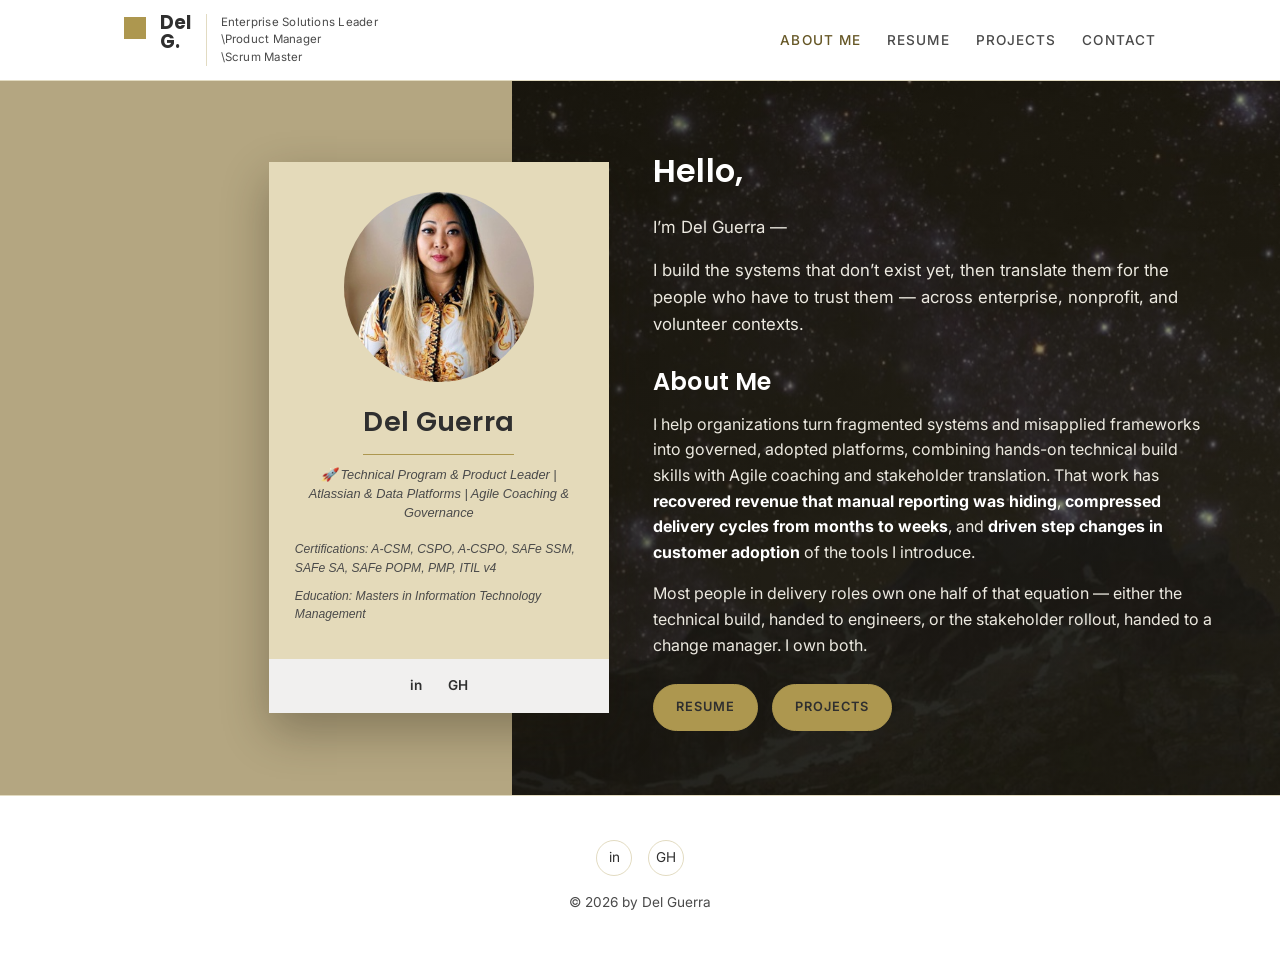
==== commit 28b65626: "Remove email from site footer Drops the mailto line from every page's footer now that Contact routes" ====
--- a/index.html
+++ b/index.html
@@ -73,7 +73,6 @@
       <a href="https://www.linkedin.com/in/del-yari-g/" target="_blank" rel="noopener" aria-label="LinkedIn">in</a>
       <a href="https://github.com/deliscool" target="_blank" rel="noopener" aria-label="GitHub">GH</a>
     </div>
-    <p class="footer-email">Contact — <a href="mailto:yarisantos@gmail.com">yarisantos@gmail.com</a></p>
     <p>&copy; 2026 by Del Guerra</p>
   </div>
 </footer>
